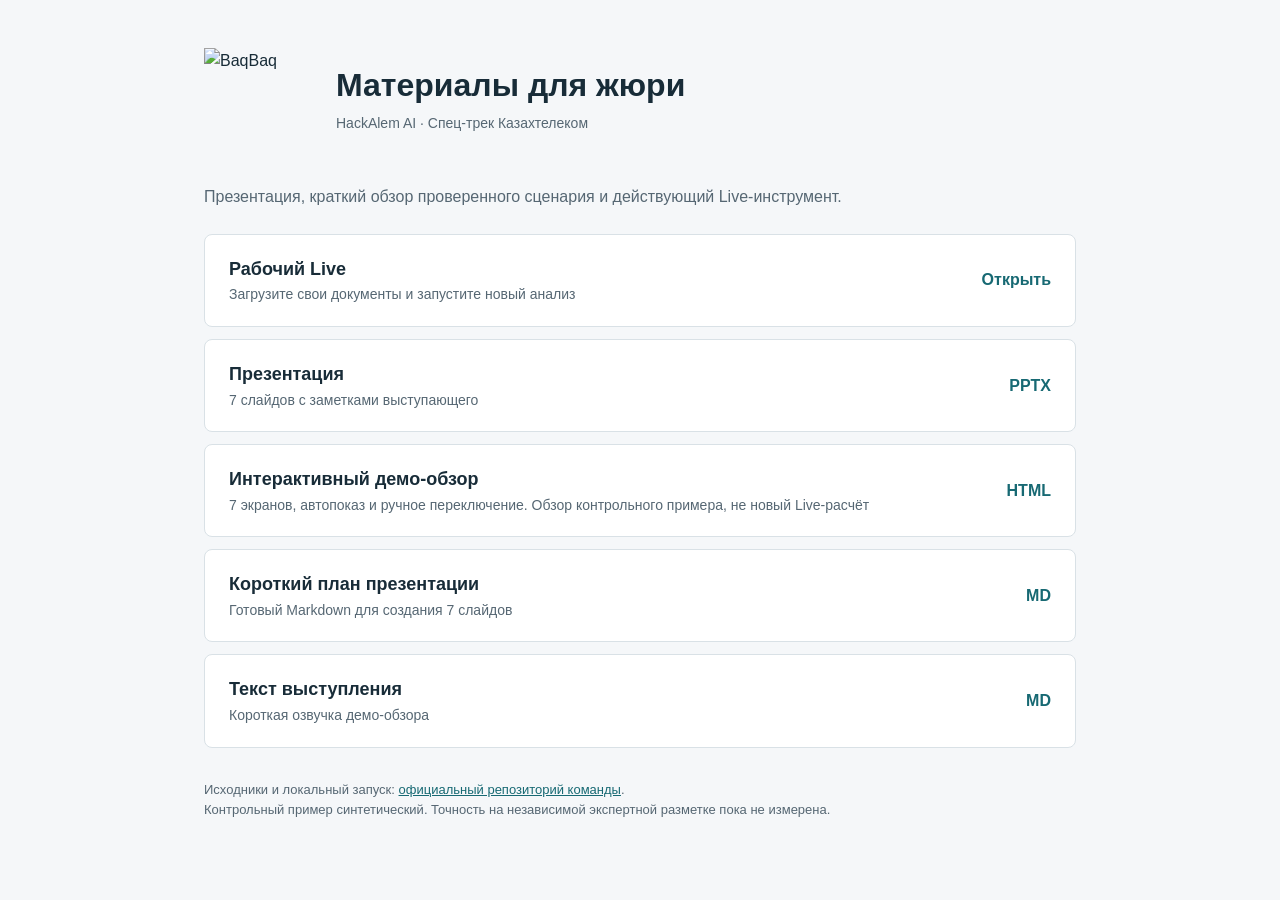
==== submission/index.html @ da4faf93 "Add seven-slide pitch, portable jury demo and submission materials" ====
<!doctype html>
<html lang="ru"><head><meta charset="utf-8"><meta name="viewport" content="width=device-width,initial-scale=1"><title>BaqBaq — материалы для жюри</title>
<style>:root{--bg:#f5f7f9;--surface:#fff;--ink:#182c38;--muted:#566773;--accent:#176973;--line:#d9e1e6}*{box-sizing:border-box}body{margin:0;background:var(--bg);color:var(--ink);font:16px/1.6 'Segoe UI',Arial,sans-serif}main{max-width:920px;margin:0 auto;padding:48px 24px}header{display:flex;align-items:center;gap:28px;margin-bottom:32px}header img{width:104px;height:104px;object-fit:contain}h1{font-size:32px;line-height:1.2;margin:0 0 8px}p{color:var(--muted);margin:8px 0 24px}.links{display:grid;gap:12px}a.item{display:flex;justify-content:space-between;gap:24px;align-items:center;padding:20px 24px;border:1px solid var(--line);border-radius:8px;background:var(--surface);color:var(--ink);text-decoration:none}a.item:hover{border-color:var(--accent)}a:focus-visible{outline:3px solid var(--accent);outline-offset:4px}strong{display:block;font-size:18px}small{display:block;color:var(--muted);font-size:14px}.tag{color:var(--accent);font-weight:600;white-space:nowrap}footer{margin-top:32px;color:var(--muted);font-size:13px}footer a{color:var(--accent)}@media(max-width:600px){main{padding:24px 16px}header{gap:16px}header img{width:80px;height:80px}h1{font-size:25px}a.item{padding:16px;align-items:flex-start}.tag{font-size:12px}}</style></head>
<body><main><header><img src="https://baqbaq.world/assets/baqbaq-transparent.png" alt="BaqBaq"><div><h1>Материалы для жюри</h1><small>HackAlem AI · Спец-трек Казахтелеком</small></div></header>
<p>Презентация, краткий обзор проверенного сценария и действующий Live-инструмент.</p>
<nav class="links" aria-label="Материалы проекта">
<a class="item" href="https://baqbaq.world/"><span><strong>Рабочий Live</strong><small>Загрузите свои документы и запустите новый анализ</small></span><span class="tag">Открыть</span></a>
<a class="item" href="BaqBaq-HackAlem.pptx" download><span><strong>Презентация</strong><small>7 слайдов с заметками выступающего</small></span><span class="tag">PPTX</span></a>
<a class="item" href="BaqBaq-demo.html"><span><strong>Интерактивный демо-обзор</strong><small>7 экранов, автопоказ и ручное переключение. Обзор контрольного примера, не новый Live-расчёт</small></span><span class="tag">HTML</span></a>
<a class="item" href="DEMO_BRIEF.md" download><span><strong>Короткий план презентации</strong><small>Готовый Markdown для создания 7 слайдов</small></span><span class="tag">MD</span></a>
<a class="item" href="DEMO-NARRATION.md" download><span><strong>Текст выступления</strong><small>Короткая озвучка демо-обзора</small></span><span class="tag">MD</span></a>
</nav><footer>Исходники и локальный запуск: <a href="https://github.com/BAITC-Hacks/hack-22e532a4-ai-solo">официальный репозиторий команды</a>.<br>Контрольный пример синтетический. Точность на независимой экспертной разметке пока не измерена.</footer></main></body></html>
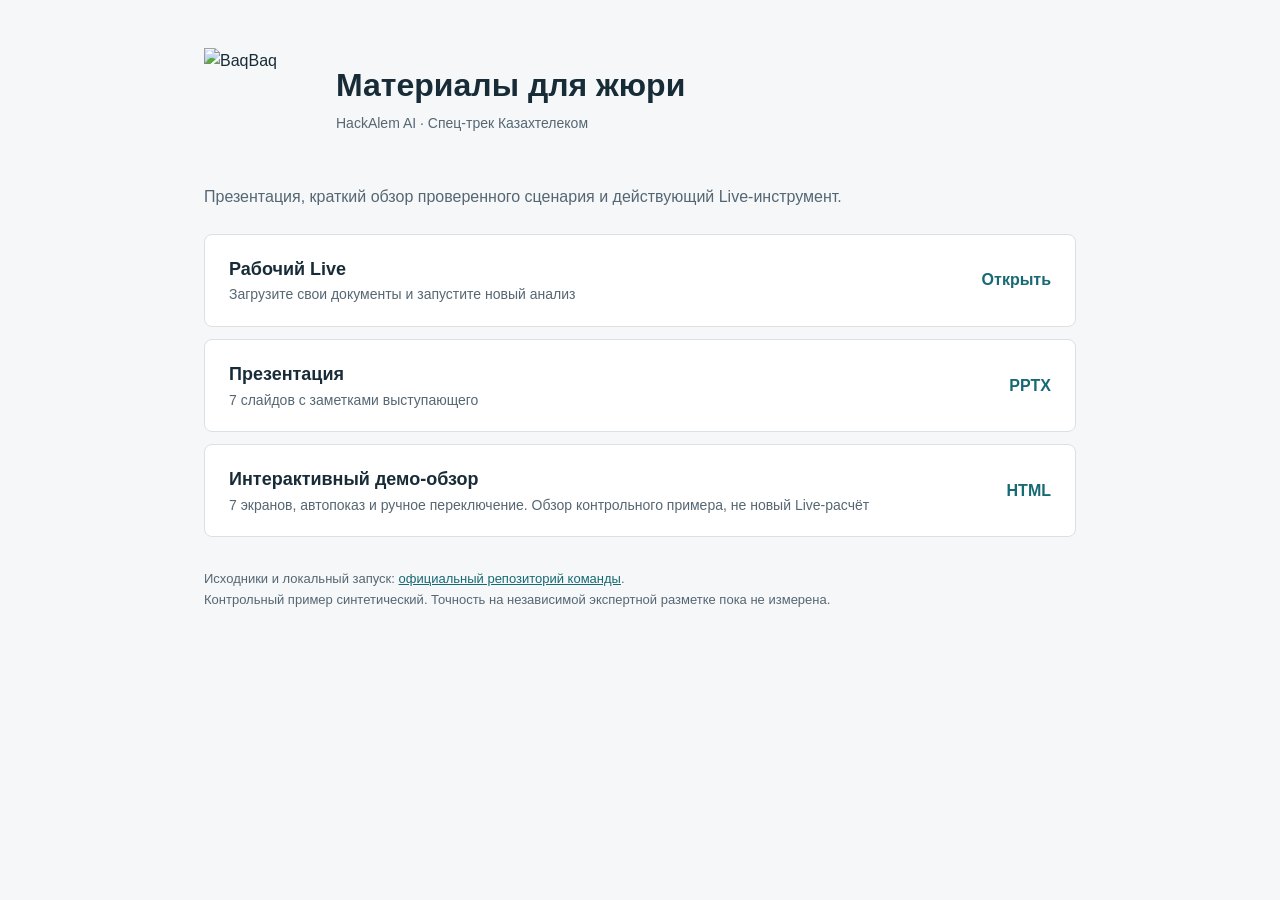
==== commit a6d6252d: "Remove planning and narration links from jury page [skip ci]" ====
--- a/submission/index.html
+++ b/submission/index.html
@@ -7,6 +7,4 @@
 <a class="item" href="https://baqbaq.world/"><span><strong>Рабочий Live</strong><small>Загрузите свои документы и запустите новый анализ</small></span><span class="tag">Открыть</span></a>
 <a class="item" href="BaqBaq-HackAlem.pptx" download><span><strong>Презентация</strong><small>7 слайдов с заметками выступающего</small></span><span class="tag">PPTX</span></a>
 <a class="item" href="BaqBaq-demo.html"><span><strong>Интерактивный демо-обзор</strong><small>7 экранов, автопоказ и ручное переключение. Обзор контрольного примера, не новый Live-расчёт</small></span><span class="tag">HTML</span></a>
-<a class="item" href="DEMO_BRIEF.md" download><span><strong>Короткий план презентации</strong><small>Готовый Markdown для создания 7 слайдов</small></span><span class="tag">MD</span></a>
-<a class="item" href="DEMO-NARRATION.md" download><span><strong>Текст выступления</strong><small>Короткая озвучка демо-обзора</small></span><span class="tag">MD</span></a>
 </nav><footer>Исходники и локальный запуск: <a href="https://github.com/BAITC-Hacks/hack-22e532a4-ai-solo">официальный репозиторий команды</a>.<br>Контрольный пример синтетический. Точность на независимой экспертной разметке пока не измерена.</footer></main></body></html>
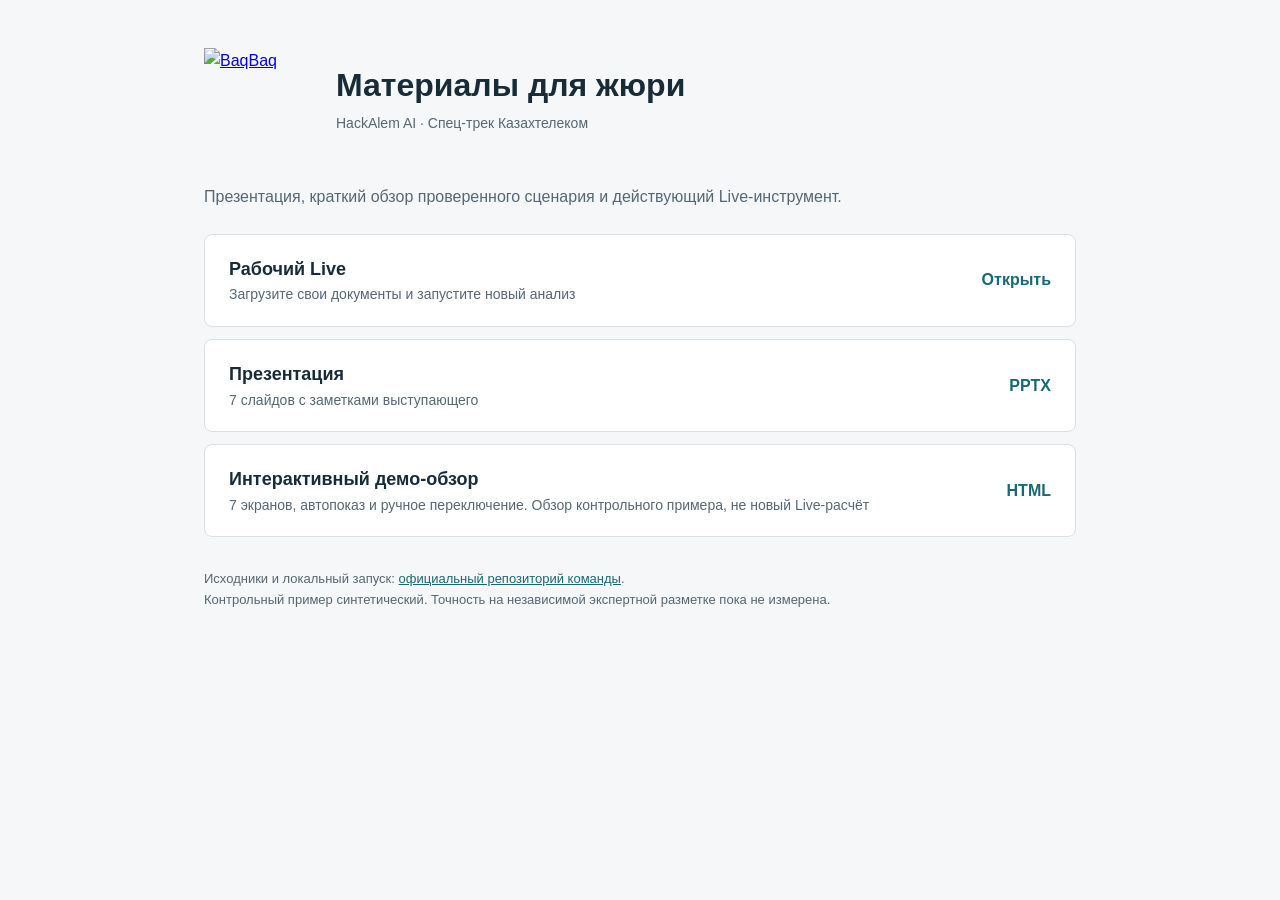
==== commit 7c3992ae: "Link presentation logos to BaqBaq home [skip ci]" ====
--- a/submission/index.html
+++ b/submission/index.html
@@ -1,7 +1,7 @@
 <!doctype html>
 <html lang="ru"><head><meta charset="utf-8"><meta name="viewport" content="width=device-width,initial-scale=1"><title>BaqBaq — материалы для жюри</title>
 <style>:root{--bg:#f5f7f9;--surface:#fff;--ink:#182c38;--muted:#566773;--accent:#176973;--line:#d9e1e6}*{box-sizing:border-box}body{margin:0;background:var(--bg);color:var(--ink);font:16px/1.6 'Segoe UI',Arial,sans-serif}main{max-width:920px;margin:0 auto;padding:48px 24px}header{display:flex;align-items:center;gap:28px;margin-bottom:32px}header img{width:104px;height:104px;object-fit:contain}h1{font-size:32px;line-height:1.2;margin:0 0 8px}p{color:var(--muted);margin:8px 0 24px}.links{display:grid;gap:12px}a.item{display:flex;justify-content:space-between;gap:24px;align-items:center;padding:20px 24px;border:1px solid var(--line);border-radius:8px;background:var(--surface);color:var(--ink);text-decoration:none}a.item:hover{border-color:var(--accent)}a:focus-visible{outline:3px solid var(--accent);outline-offset:4px}strong{display:block;font-size:18px}small{display:block;color:var(--muted);font-size:14px}.tag{color:var(--accent);font-weight:600;white-space:nowrap}footer{margin-top:32px;color:var(--muted);font-size:13px}footer a{color:var(--accent)}@media(max-width:600px){main{padding:24px 16px}header{gap:16px}header img{width:80px;height:80px}h1{font-size:25px}a.item{padding:16px;align-items:flex-start}.tag{font-size:12px}}</style></head>
-<body><main><header><img src="https://baqbaq.world/assets/baqbaq-transparent.png" alt="BaqBaq"><div><h1>Материалы для жюри</h1><small>HackAlem AI · Спец-трек Казахтелеком</small></div></header>
+<body><main><header><a href="https://baqbaq.world/" aria-label="BaqBaq — главная" style="display:flex;flex-shrink:0"><img src="https://baqbaq.world/assets/baqbaq-transparent.png" alt="BaqBaq"></a><div><h1>Материалы для жюри</h1><small>HackAlem AI · Спец-трек Казахтелеком</small></div></header>
 <p>Презентация, краткий обзор проверенного сценария и действующий Live-инструмент.</p>
 <nav class="links" aria-label="Материалы проекта">
 <a class="item" href="https://baqbaq.world/"><span><strong>Рабочий Live</strong><small>Загрузите свои документы и запустите новый анализ</small></span><span class="tag">Открыть</span></a>
